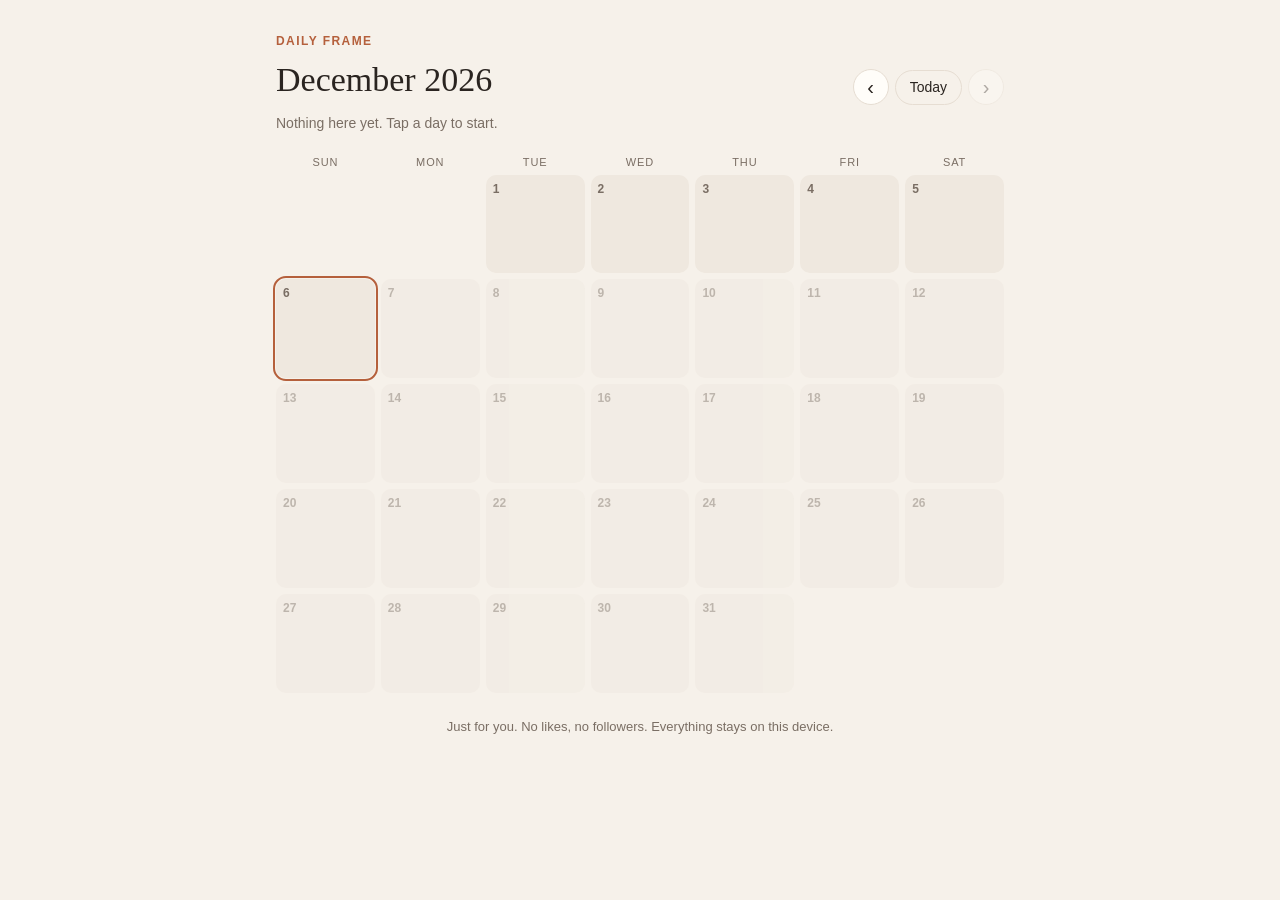
==== app/index.html @ 1ebc7411 "Add Daily Frame local prototype (calendar + day view)" ====
<!DOCTYPE html>
<html lang="en">
<head>
<meta charset="UTF-8" />
<meta name="viewport" content="width=device-width, initial-scale=1.0" />
<title>Daily Frame</title>
<link rel="stylesheet" href="style.css" />
</head>
<body>
<main class="shell">

  <!-- CALENDAR VIEW -->
  <section id="calendar-view">
    <header class="top">
      <div>
        <p class="eyebrow">Daily Frame</p>
        <h1 id="month-label">Month</h1>
      </div>
      <div class="nav">
        <button id="prev-month" class="icon-btn" aria-label="Previous month">&#8249;</button>
        <button id="today-btn" class="text-btn">Today</button>
        <button id="next-month" class="icon-btn" aria-label="Next month">&#8250;</button>
      </div>
    </header>

    <p id="month-summary" class="summary"></p>

    <div class="weekdays">
      <span>Sun</span><span>Mon</span><span>Tue</span><span>Wed</span><span>Thu</span><span>Fri</span><span>Sat</span>
    </div>
    <div id="grid" class="grid"></div>

    <p class="footnote">Just for you. No likes, no followers. Everything stays on this device.</p>
  </section>

  <!-- DAY VIEW -->
  <section id="day-view" hidden>
    <header class="top">
      <button id="back-btn" class="text-btn">&#8249; Calendar</button>
      <div class="nav">
        <button id="prev-day" class="icon-btn" aria-label="Previous day">&#8249;</button>
        <button id="next-day" class="icon-btn" aria-label="Next day">&#8250;</button>
      </div>
    </header>

    <h2 id="day-label">Day</h2>

    <div id="photo-wrap" class="photo-wrap">
      <img id="photo" alt="Photo for this day" hidden />
      <label id="photo-empty" class="photo-empty">
        <span class="plus">+</span>
        <span>Add a photo for this day</span>
        <span class="hint">Any photo. It does not have to be a good one.</span>
        <input id="photo-input" type="file" accept="image/*" capture="environment" />
      </label>
    </div>

    <div class="photo-actions" id="photo-actions" hidden>
      <label class="text-btn">Replace photo
        <input id="replace-input" type="file" accept="image/*" />
      </label>
      <button id="delete-btn" class="text-btn danger">Delete day</button>
    </div>

    <label for="reflection" class="reflection-label">Reflection</label>
    <textarea id="reflection" rows="7" placeholder="What happened today? How did it feel? Write it for yourself, not an audience."></textarea>
    <p id="save-status" class="save-status"></p>
  </section>

</main>
<script src="app.js"></script>
</body>
</html>
---- app/style.css ----
:root {
  --bg: #f6f1ea;
  --card: #fffdf9;
  --ink: #2a2420;
  --muted: #7a6e64;
  --line: #e6ddd2;
  --accent: #b5603c;
  --accent-soft: #f3e2d7;
  --empty: #efe8df;
}
* { box-sizing: border-box; }
html, body { margin: 0; background: var(--bg); color: var(--ink); }
body {
  font-family: -apple-system, BlinkMacSystemFont, "Segoe UI", Roboto, sans-serif;
  line-height: 1.5;
}
[hidden] { display: none !important; }
.shell { max-width: 760px; margin: 0 auto; padding: 32px 16px 64px; }

.top { display: flex; justify-content: space-between; align-items: flex-end; gap: 12px; margin-bottom: 8px; }
.eyebrow { margin: 0; font-size: 12px; letter-spacing: .12em; text-transform: uppercase; color: var(--accent); font-weight: 600; }
h1, h2 { font-family: Georgia, "Times New Roman", serif; font-weight: 400; margin: 4px 0 0; }
h1 { font-size: 34px; }
h2 { font-size: 26px; margin: 12px 0 16px; }
.summary { color: var(--muted); margin: 4px 0 20px; font-size: 14px; }

.nav { display: flex; gap: 6px; align-items: center; }
button { font: inherit; }
.icon-btn {
  width: 36px; height: 36px; border-radius: 50%; border: 1px solid var(--line);
  background: var(--card); color: var(--ink); font-size: 20px; cursor: pointer; line-height: 1;
}
.icon-btn:disabled { opacity: .35; cursor: default; }
.text-btn {
  background: none; border: 1px solid var(--line); border-radius: 999px; padding: 6px 14px;
  color: var(--ink); cursor: pointer; font-size: 14px; position: relative; overflow: hidden;
}
.text-btn input[type=file] { position: absolute; inset: 0; opacity: 0; cursor: pointer; }
.danger { color: #a33a2a; }

.weekdays, .grid { display: grid; grid-template-columns: repeat(7, 1fr); gap: 6px; }
.weekdays span { text-align: center; font-size: 11px; text-transform: uppercase; letter-spacing: .08em; color: var(--muted); padding-bottom: 4px; }
.cell {
  aspect-ratio: 1 / 1; border-radius: 10px; background: var(--empty); border: none; padding: 0;
  position: relative; overflow: hidden; cursor: pointer; color: var(--muted);
}
.cell.blank { background: transparent; cursor: default; }
.cell.future { opacity: .45; cursor: default; }
.cell.today { outline: 2px solid var(--accent); outline-offset: 1px; }
.cell img { width: 100%; height: 100%; object-fit: cover; display: block; }
.cell .num {
  position: absolute; top: 5px; left: 7px; font-size: 12px; font-weight: 600;
}
.cell.has-photo .num { color: #fff; text-shadow: 0 1px 3px rgba(0,0,0,.6); }
.cell .dot { position: absolute; bottom: 6px; right: 7px; width: 6px; height: 6px; border-radius: 50%; background: var(--accent); }
.cell.has-photo .dot { background: #fff; }
.cell:not(.blank):not(.future):hover { filter: brightness(.96); }

.footnote { text-align: center; color: var(--muted); font-size: 13px; margin-top: 24px; }

.photo-wrap { background: var(--card); border: 1px solid var(--line); border-radius: 14px; overflow: hidden; }
#photo { width: 100%; max-height: 70vh; object-fit: contain; display: block; background: #1d1916; }
.photo-empty {
  display: flex; flex-direction: column; align-items: center; justify-content: center; gap: 4px;
  min-height: 280px; cursor: pointer; position: relative; color: var(--ink); text-align: center; padding: 24px;
}
.photo-empty input { position: absolute; inset: 0; opacity: 0; cursor: pointer; }
.photo-empty .plus { font-size: 40px; color: var(--accent); line-height: 1; }
.photo-empty .hint { font-size: 13px; color: var(--muted); }
.photo-actions { display: flex; gap: 8px; margin-top: 10px; }

.reflection-label { display: block; margin: 24px 0 6px; font-size: 12px; letter-spacing: .1em; text-transform: uppercase; color: var(--muted); }
textarea {
  width: 100%; border: 1px solid var(--line); border-radius: 12px; background: var(--card);
  padding: 14px 16px; font: 17px/1.6 Georgia, "Times New Roman", serif; color: var(--ink); resize: vertical;
}
textarea:focus { outline: 2px solid var(--accent-soft); border-color: var(--accent); }
.save-status { font-size: 13px; color: var(--muted); min-height: 1.2em; margin: 6px 2px; }

@media (max-width: 480px) {
  h1 { font-size: 26px; }
  .weekdays, .grid { gap: 4px; }
  .cell { border-radius: 7px; }
  .cell .num { font-size: 10px; top: 3px; left: 5px; }
}
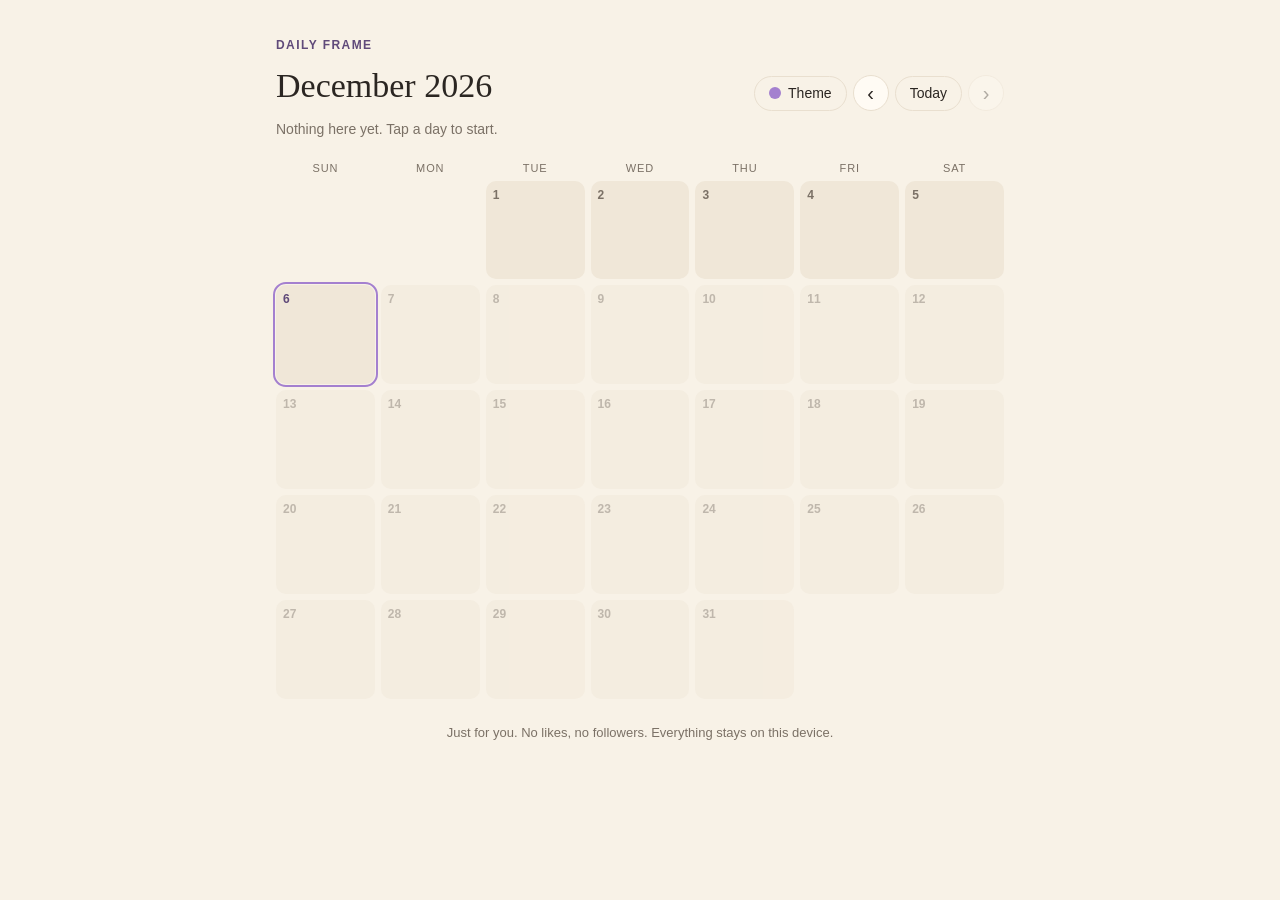
==== commit 57a0f8c9: "Support HEIC and more photo formats; add light/dark themes with accent colors" ====
--- a/app/index.html
+++ b/app/index.html
@@ -5,6 +5,13 @@
 <meta name="viewport" content="width=device-width, initial-scale=1.0" />
 <title>Daily Frame</title>
 <link rel="stylesheet" href="style.css" />
+<script>
+  // Apply saved theme before first paint so there is no flash.
+  try {
+    document.documentElement.dataset.mode = localStorage.getItem('df-mode') || 'system';
+    document.documentElement.dataset.accent = localStorage.getItem('df-accent') || 'lavender';
+  } catch (e) {}
+</script>
 </head>
 <body>
 <main class="shell">
@@ -17,6 +24,29 @@
         <h1 id="month-label">Month</h1>
       </div>
       <div class="nav">
+        <div class="theme-wrap">
+          <button id="theme-btn" class="text-btn theme-btn" aria-haspopup="true" aria-expanded="false">
+            <span class="swatch-dot"></span>Theme
+          </button>
+          <div id="theme-panel" class="theme-panel" hidden>
+            <p class="panel-label">Mode</p>
+            <div class="segmented" id="mode-options">
+              <button data-mode="light">Light</button>
+              <button data-mode="dark">Dark</button>
+              <button data-mode="system">Auto</button>
+            </div>
+            <p class="panel-label">Accent</p>
+            <div class="swatches" id="accent-options">
+              <button data-accent="pink" title="Pink" style="--c:#FF499E"></button>
+              <button data-accent="orchid" title="Orchid" style="--c:#D264B6"></button>
+              <button data-accent="lavender" title="Lavender" style="--c:#A480CF"></button>
+              <button data-accent="blue" title="Cornflower" style="--c:#779BE7"></button>
+              <button data-accent="sky" title="Sky" style="--c:#49B6FF"></button>
+              <button data-accent="mix" title="All five" class="mix"></button>
+            </div>
+            <p id="accent-name" class="panel-hint"></p>
+          </div>
+        </div>
         <button id="prev-month" class="icon-btn" aria-label="Previous month">&#8249;</button>
         <button id="today-btn" class="text-btn">Today</button>
         <button id="next-month" class="icon-btn" aria-label="Next month">&#8250;</button>
@@ -50,14 +80,15 @@
       <label id="photo-empty" class="photo-empty">
         <span class="plus">+</span>
         <span>Add a photo for this day</span>
-        <span class="hint">Any photo. It does not have to be a good one.</span>
-        <input id="photo-input" type="file" accept="image/*" capture="environment" />
+        <span class="hint">Click to choose, or drag a photo here. Any photo. It does not have to be a good one.</span>
+        <span class="hint formats">JPG · PNG · HEIC/HEIF (iPhone) · WebP · AVIF · GIF · BMP</span>
+        <input id="photo-input" type="file" accept="image/*,.heic,.heif,.avif,.webp,.jpg,.jpeg,.png,.gif,.bmp" />
       </label>
     </div>
 
     <div class="photo-actions" id="photo-actions" hidden>
       <label class="text-btn">Replace photo
-        <input id="replace-input" type="file" accept="image/*" />
+        <input id="replace-input" type="file" accept="image/*,.heic,.heif,.avif,.webp,.jpg,.jpeg,.png,.gif,.bmp" />
       </label>
       <button id="delete-btn" class="text-btn danger">Delete day</button>
     </div>
--- a/app/style.css
+++ b/app/style.css
@@ -1,24 +1,81 @@
+/* ---------- palette: https://coolors.co/ff499e-d264b6-a480cf-779be7-49b6ff ---------- */
 :root {
-  --bg: #f6f1ea;
-  --card: #fffdf9;
-  --ink: #2a2420;
-  --muted: #7a6e64;
-  --line: #e6ddd2;
-  --accent: #b5603c;
-  --accent-soft: #f3e2d7;
-  --empty: #efe8df;
+  --pink: #FF499E;
+  --orchid: #D264B6;
+  --lavender: #A480CF;
+  --blue: #779BE7;
+  --sky: #49B6FF;
+  --accent: var(--lavender);
 }
+[data-accent="pink"]     { --accent: var(--pink); }
+[data-accent="orchid"]   { --accent: var(--orchid); }
+[data-accent="lavender"] { --accent: var(--lavender); }
+[data-accent="blue"]     { --accent: var(--blue); }
+[data-accent="sky"]      { --accent: var(--sky); }
+[data-accent="mix"]      { --accent: var(--lavender); }
+
+/* ---------- light mode: creme ---------- */
+:root {
+  --bg: #f8f2e7;
+  --card: #fffbf4;
+  --ink: #2b2622;
+  --muted: #7b7166;
+  --line: #e9dfcf;
+  --empty: #f0e7d8;
+  --photo-bg: #2b2622;
+  --danger: #b23b2b;
+  /* darker accent for text so it stays readable on creme */
+  --accent-ink: color-mix(in oklab, var(--accent) 68%, #000);
+  --accent-soft: color-mix(in oklab, var(--accent) 22%, var(--card));
+  color-scheme: light;
+}
+
+/* ---------- dark mode: dark grey ---------- */
+:root[data-mode="dark"] {
+  --bg: #1e1e21;
+  --card: #29292d;
+  --ink: #f2eff1;
+  --muted: #a39ea6;
+  --line: #3a3a40;
+  --empty: #2b2b30;
+  --photo-bg: #111113;
+  --danger: #ff8070;
+  --accent-ink: color-mix(in oklab, var(--accent) 85%, #fff);
+  --accent-soft: color-mix(in oklab, var(--accent) 28%, var(--card));
+  color-scheme: dark;
+}
+@media (prefers-color-scheme: dark) {
+  :root[data-mode="system"] {
+    --bg: #1e1e21;
+    --card: #29292d;
+    --ink: #f2eff1;
+    --muted: #a39ea6;
+    --line: #3a3a40;
+    --empty: #2b2b30;
+    --photo-bg: #111113;
+    --danger: #ff8070;
+    --accent-ink: color-mix(in oklab, var(--accent) 85%, #fff);
+    --accent-soft: color-mix(in oklab, var(--accent) 28%, var(--card));
+    color-scheme: dark;
+  }
+}
+
 * { box-sizing: border-box; }
 html, body { margin: 0; background: var(--bg); color: var(--ink); }
 body {
   font-family: -apple-system, BlinkMacSystemFont, "Segoe UI", Roboto, sans-serif;
   line-height: 1.5;
+  transition: background-color .2s, color .2s;
 }
 [hidden] { display: none !important; }
 .shell { max-width: 760px; margin: 0 auto; padding: 32px 16px 64px; }
 
-.top { display: flex; justify-content: space-between; align-items: flex-end; gap: 12px; margin-bottom: 8px; }
-.eyebrow { margin: 0; font-size: 12px; letter-spacing: .12em; text-transform: uppercase; color: var(--accent); font-weight: 600; }
+.top { display: flex; justify-content: space-between; align-items: flex-end; gap: 12px; margin-bottom: 8px; flex-wrap: wrap; }
+.eyebrow { display: inline-block; margin: 0; font-size: 12px; letter-spacing: .12em; text-transform: uppercase; color: var(--accent-ink); font-weight: 700; }
+[data-accent="mix"] .eyebrow {
+  background: linear-gradient(90deg, var(--pink), var(--orchid), var(--lavender), var(--blue), var(--sky));
+  -webkit-background-clip: text; background-clip: text; color: transparent;
+}
 h1, h2 { font-family: Georgia, "Times New Roman", serif; font-weight: 400; margin: 4px 0 0; }
 h1 { font-size: 34px; }
 h2 { font-size: 26px; margin: 12px 0 16px; }
@@ -36,37 +93,71 @@
   color: var(--ink); cursor: pointer; font-size: 14px; position: relative; overflow: hidden;
 }
 .text-btn input[type=file] { position: absolute; inset: 0; opacity: 0; cursor: pointer; }
-.danger { color: #a33a2a; }
+.danger { color: var(--danger); }
+:focus-visible { outline: 2px solid var(--accent); outline-offset: 2px; }
 
+/* ---------- theme picker ---------- */
+.theme-wrap { position: relative; }
+.theme-btn { display: inline-flex; align-items: center; gap: 7px; }
+.swatch-dot { width: 12px; height: 12px; border-radius: 50%; background: var(--accent); }
+[data-accent="mix"] .swatch-dot { background: conic-gradient(var(--pink), var(--orchid), var(--lavender), var(--blue), var(--sky), var(--pink)); }
+.theme-panel {
+  position: absolute; right: 0; top: calc(100% + 8px); z-index: 10; width: 240px;
+  background: var(--card); border: 1px solid var(--line); border-radius: 14px; padding: 14px;
+  box-shadow: 0 10px 30px rgba(0,0,0,.15);
+}
+.panel-label { margin: 0 0 6px; font-size: 11px; letter-spacing: .1em; text-transform: uppercase; color: var(--muted); }
+.panel-label + .segmented { margin-bottom: 14px; }
+.panel-hint { margin: 8px 0 0; font-size: 12px; color: var(--muted); }
+.segmented { display: grid; grid-template-columns: repeat(3, 1fr); background: var(--empty); border-radius: 999px; padding: 3px; }
+.segmented button {
+  border: none; background: none; color: var(--ink); padding: 5px 0; border-radius: 999px; cursor: pointer; font-size: 13px;
+}
+.segmented button.active { background: var(--accent-soft); box-shadow: 0 1px 3px rgba(0,0,0,.15); font-weight: 600; }
+.swatches { display: flex; gap: 8px; flex-wrap: wrap; }
+.swatches button {
+  width: 28px; height: 28px; border-radius: 50%; border: 2px solid var(--card); background: var(--c);
+  cursor: pointer; box-shadow: 0 0 0 1px var(--line);
+}
+.swatches button.mix { background: conic-gradient(var(--pink), var(--orchid), var(--lavender), var(--blue), var(--sky), var(--pink)); }
+.swatches button.active { box-shadow: 0 0 0 2px var(--ink); }
+
+/* ---------- calendar ---------- */
 .weekdays, .grid { display: grid; grid-template-columns: repeat(7, 1fr); gap: 6px; }
 .weekdays span { text-align: center; font-size: 11px; text-transform: uppercase; letter-spacing: .08em; color: var(--muted); padding-bottom: 4px; }
 .cell {
+  --day: var(--accent);
   aspect-ratio: 1 / 1; border-radius: 10px; background: var(--empty); border: none; padding: 0;
   position: relative; overflow: hidden; cursor: pointer; color: var(--muted);
 }
+[data-accent="mix"] .cell { --day: var(--day-mix); }
 .cell.blank { background: transparent; cursor: default; }
 .cell.future { opacity: .45; cursor: default; }
-.cell.today { outline: 2px solid var(--accent); outline-offset: 1px; }
+.cell.today { outline: 2px solid var(--day); outline-offset: 1px; }
 .cell img { width: 100%; height: 100%; object-fit: cover; display: block; }
-.cell .num {
-  position: absolute; top: 5px; left: 7px; font-size: 12px; font-weight: 600;
+.cell .num { position: absolute; top: 5px; left: 7px; font-size: 12px; font-weight: 600; }
+.cell.today:not(.has-photo) .num { color: var(--accent-ink); }
+.cell.has-photo .num { color: #fff; text-shadow: 0 1px 3px rgba(0,0,0,.6); }
+.cell .dot {
+  position: absolute; bottom: 6px; right: 7px; width: 7px; height: 7px; border-radius: 50%;
+  background: var(--day); box-shadow: 0 0 0 1.5px rgba(255,255,255,.85);
 }
-.cell.has-photo .num { color: #fff; text-shadow: 0 1px 3px rgba(0,0,0,.6); }
-.cell .dot { position: absolute; bottom: 6px; right: 7px; width: 6px; height: 6px; border-radius: 50%; background: var(--accent); }
-.cell.has-photo .dot { background: #fff; }
 .cell:not(.blank):not(.future):hover { filter: brightness(.96); }
 
 .footnote { text-align: center; color: var(--muted); font-size: 13px; margin-top: 24px; }
 
-.photo-wrap { background: var(--card); border: 1px solid var(--line); border-radius: 14px; overflow: hidden; }
-#photo { width: 100%; max-height: 70vh; object-fit: contain; display: block; background: #1d1916; }
+/* ---------- day view ---------- */
+.photo-wrap { background: var(--card); border: 1px solid var(--line); border-radius: 14px; overflow: hidden; transition: border-color .15s; }
+.photo-wrap.dragging { border: 2px dashed var(--accent); }
+#photo { width: 100%; max-height: 70vh; object-fit: contain; display: block; background: var(--photo-bg); }
 .photo-empty {
   display: flex; flex-direction: column; align-items: center; justify-content: center; gap: 4px;
   min-height: 280px; cursor: pointer; position: relative; color: var(--ink); text-align: center; padding: 24px;
 }
 .photo-empty input { position: absolute; inset: 0; opacity: 0; cursor: pointer; }
 .photo-empty .plus { font-size: 40px; color: var(--accent); line-height: 1; }
-.photo-empty .hint { font-size: 13px; color: var(--muted); }
+.photo-empty .hint { font-size: 13px; color: var(--muted); max-width: 340px; }
+.photo-empty .formats { font-size: 12px; margin-top: 4px; }
 .photo-actions { display: flex; gap: 8px; margin-top: 10px; }
 
 .reflection-label { display: block; margin: 24px 0 6px; font-size: 12px; letter-spacing: .1em; text-transform: uppercase; color: var(--muted); }
@@ -74,8 +165,9 @@
   width: 100%; border: 1px solid var(--line); border-radius: 12px; background: var(--card);
   padding: 14px 16px; font: 17px/1.6 Georgia, "Times New Roman", serif; color: var(--ink); resize: vertical;
 }
-textarea:focus { outline: 2px solid var(--accent-soft); border-color: var(--accent); }
+textarea:focus { outline: 3px solid var(--accent-soft); border-color: var(--accent); }
 .save-status { font-size: 13px; color: var(--muted); min-height: 1.2em; margin: 6px 2px; }
+.save-status.error { color: var(--danger); }
 
 @media (max-width: 480px) {
   h1 { font-size: 26px; }
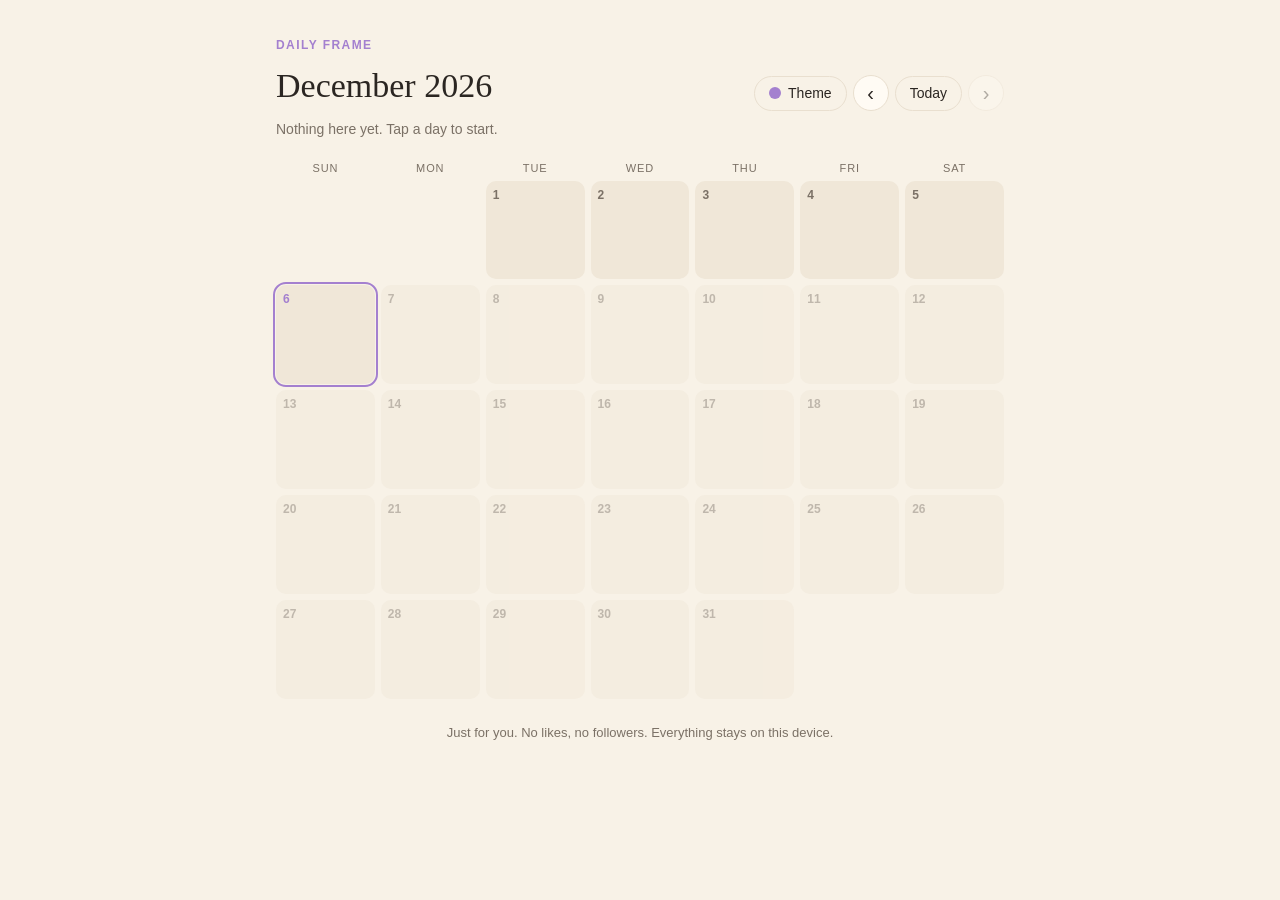
==== commit 070a4465: "Lock reflections after Done with an Edit button; notebook-style ruled lines" ====
--- a/app/index.html
+++ b/app/index.html
@@ -93,8 +93,13 @@
       <button id="delete-btn" class="text-btn danger">Delete day</button>
     </div>
 
-    <label for="reflection" class="reflection-label">Reflection</label>
-    <textarea id="reflection" rows="7" placeholder="What happened today? How did it feel? Write it for yourself, not an audience."></textarea>
+    <div class="reflection-head">
+      <label for="reflection" class="reflection-label">Reflection</label>
+      <button id="edit-btn" class="text-btn small" hidden>&#9998; Edit</button>
+      <button id="done-btn" class="text-btn small primary" hidden>Done</button>
+    </div>
+    <div id="reflection-view" class="notebook view" hidden></div>
+    <textarea id="reflection" class="notebook" rows="8" placeholder="What happened today? How did it feel? Write it for yourself, not an audience."></textarea>
     <p id="save-status" class="save-status"></p>
   </section>
 
--- a/app/style.css
+++ b/app/style.css
@@ -24,8 +24,7 @@
   --empty: #f0e7d8;
   --photo-bg: #2b2622;
   --danger: #b23b2b;
-  /* darker accent for text so it stays readable on creme */
-  --accent-ink: color-mix(in oklab, var(--accent) 68%, #000);
+  --accent-ink: var(--accent);
   --accent-soft: color-mix(in oklab, var(--accent) 22%, var(--card));
   color-scheme: light;
 }
@@ -40,7 +39,7 @@
   --empty: #2b2b30;
   --photo-bg: #111113;
   --danger: #ff8070;
-  --accent-ink: color-mix(in oklab, var(--accent) 85%, #fff);
+  --accent-ink: var(--accent);
   --accent-soft: color-mix(in oklab, var(--accent) 28%, var(--card));
   color-scheme: dark;
 }
@@ -54,7 +53,7 @@
     --empty: #2b2b30;
     --photo-bg: #111113;
     --danger: #ff8070;
-    --accent-ink: color-mix(in oklab, var(--accent) 85%, #fff);
+    --accent-ink: var(--accent);
     --accent-soft: color-mix(in oklab, var(--accent) 28%, var(--card));
     color-scheme: dark;
   }
@@ -160,12 +159,34 @@
 .photo-empty .formats { font-size: 12px; margin-top: 4px; }
 .photo-actions { display: flex; gap: 8px; margin-top: 10px; }
 
-.reflection-label { display: block; margin: 24px 0 6px; font-size: 12px; letter-spacing: .1em; text-transform: uppercase; color: var(--muted); }
-textarea {
-  width: 100%; border: 1px solid var(--line); border-radius: 12px; background: var(--card);
-  padding: 14px 16px; font: 17px/1.6 Georgia, "Times New Roman", serif; color: var(--ink); resize: vertical;
+.reflection-head { display: flex; align-items: center; gap: 8px; margin: 24px 0 8px; min-height: 32px; }
+.reflection-label { margin: 0 auto 0 0; font-size: 12px; letter-spacing: .1em; text-transform: uppercase; color: var(--muted); }
+.text-btn.small { padding: 4px 12px; font-size: 13px; }
+.text-btn.primary { background: var(--accent); border-color: var(--accent); color: #fff; font-weight: 600; }
+
+/* ---------- notebook paper: ruled lines + a margin line in the accent color ---------- */
+.notebook {
+  --row: 30px;          /* one ruled line per row of text */
+  --pad-top: 22px;
+  --margin-x: 44px;     /* where the vertical margin line sits */
+  --rule: color-mix(in oklab, var(--line) 75%, var(--muted));
+  display: block; width: 100%;
+  border: 1px solid var(--line); border-radius: 12px;
+  padding: var(--pad-top) 18px calc(var(--row) - 6px) calc(var(--margin-x) + 14px);
+  font: 17px/var(--row) Georgia, "Times New Roman", serif; color: var(--ink);
+  background-color: var(--card);
+  background-image:
+    linear-gradient(to right, transparent var(--margin-x), var(--accent) var(--margin-x), var(--accent) calc(var(--margin-x) + 2px), transparent calc(var(--margin-x) + 2px)),
+    linear-gradient(to bottom, transparent calc(var(--row) - 1px), var(--rule) calc(var(--row) - 1px));
+  background-size: 100% 100%, 100% var(--row);
+  background-repeat: no-repeat, repeat;
+  background-position: 0 0, 0 calc(var(--pad-top) - 3px);
+  background-attachment: local, local;
+  min-height: calc(var(--row) * 6 + var(--pad-top) + var(--row));
 }
-textarea:focus { outline: 3px solid var(--accent-soft); border-color: var(--accent); }
+textarea.notebook { resize: none; overflow: hidden; min-height: calc(var(--row) * 8 + var(--pad-top) + var(--row)); }
+textarea.notebook:focus { outline: 3px solid var(--accent-soft); border-color: var(--accent); }
+.notebook.view { white-space: pre-wrap; overflow-wrap: anywhere; cursor: default; }
 .save-status { font-size: 13px; color: var(--muted); min-height: 1.2em; margin: 6px 2px; }
 .save-status.error { color: var(--danger); }
 
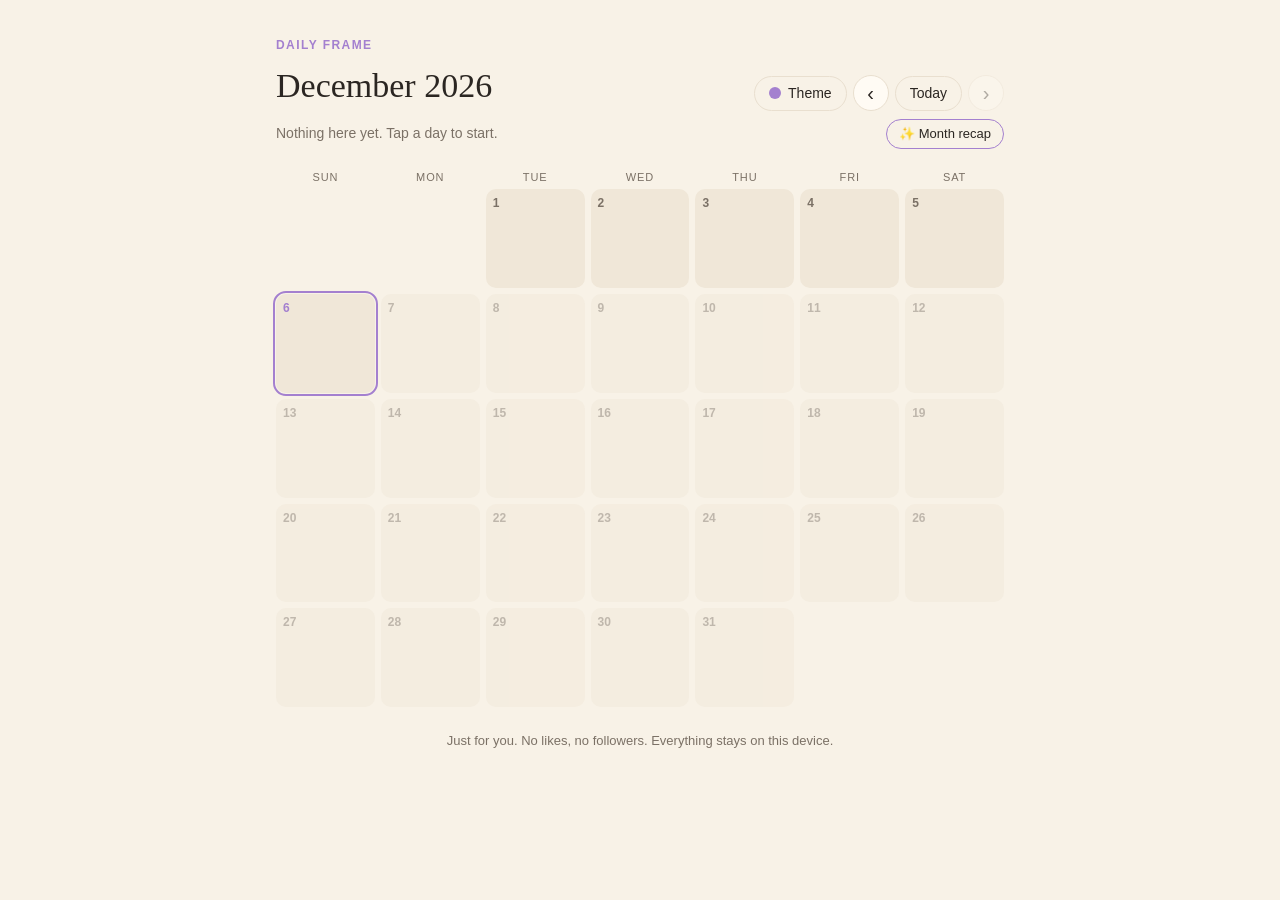
==== commit 16d719a0: "Add daily mood picker and monthly recap with animated collage - Day view: pick one of five mood emoj" ====
--- a/app/index.html
+++ b/app/index.html
@@ -5,6 +5,8 @@
 <meta name="viewport" content="width=device-width, initial-scale=1.0" />
 <title>Daily Frame</title>
 <link rel="stylesheet" href="style.css" />
+<script src="/config.js"></script>
+<script src="analytics.js"></script>
 <script>
   // Apply saved theme before first paint so there is no flash.
   try {
@@ -53,7 +55,10 @@
       </div>
     </header>
 
-    <p id="month-summary" class="summary"></p>
+    <div class="summary-row">
+      <p id="month-summary" class="summary"></p>
+      <button id="recap-btn" class="text-btn small recap-btn">&#10024; Month recap</button>
+    </div>
 
     <div class="weekdays">
       <span>Sun</span><span>Mon</span><span>Tue</span><span>Wed</span><span>Thu</span><span>Fri</span><span>Sat</span>
@@ -75,8 +80,26 @@
 
     <h2 id="day-label">Day</h2>
 
+    <div id="weather" class="weather" hidden aria-live="polite">
+      <span id="weather-icon" class="weather-icon" aria-hidden="true"></span>
+      <span id="weather-text" class="weather-text ph-mask"></span>
+      <button id="weather-retry" class="text-btn small" hidden>Retry</button>
+    </div>
+
+    <div class="mood" role="group" aria-labelledby="mood-label">
+      <span id="mood-label" class="section-label">Mood</span>
+      <div id="mood-options" class="mood-options">
+        <button data-mood="1" aria-pressed="false" aria-label="Rough" title="Rough">&#128542;</button>
+        <button data-mood="2" aria-pressed="false" aria-label="Low" title="Low">&#128533;</button>
+        <button data-mood="3" aria-pressed="false" aria-label="Okay" title="Okay">&#128528;</button>
+        <button data-mood="4" aria-pressed="false" aria-label="Good" title="Good">&#128578;</button>
+        <button data-mood="5" aria-pressed="false" aria-label="Great" title="Great">&#128516;</button>
+      </div>
+      <span id="mood-name" class="mood-name"></span>
+    </div>
+
     <div id="photo-wrap" class="photo-wrap">
-      <img id="photo" alt="Photo for this day" hidden />
+      <img id="photo" class="ph-no-capture" alt="Photo for this day" hidden />
       <label id="photo-empty" class="photo-empty">
         <span class="plus">+</span>
         <span>Add a photo for this day</span>
@@ -98,9 +121,52 @@
       <button id="edit-btn" class="text-btn small" hidden>&#9998; Edit</button>
       <button id="done-btn" class="text-btn small primary" hidden>Done</button>
     </div>
-    <div id="reflection-view" class="notebook view" hidden></div>
-    <textarea id="reflection" class="notebook" rows="8" placeholder="What happened today? How did it feel? Write it for yourself, not an audience."></textarea>
+    <div id="reflection-view" class="notebook view ph-no-capture" hidden></div>
+    <textarea id="reflection" class="notebook ph-no-capture" rows="8" placeholder="What happened today? How did it feel? Write it for yourself, not an audience."></textarea>
     <p id="save-status" class="save-status"></p>
+  </section>
+
+  <!-- MONTHLY RECAP VIEW -->
+  <section id="recap-view" hidden>
+    <header class="top">
+      <button id="recap-back" class="text-btn">&#8249; Calendar</button>
+      <div class="nav">
+        <button id="recap-prev" class="icon-btn" aria-label="Previous month">&#8249;</button>
+        <button id="recap-next" class="icon-btn" aria-label="Next month">&#8250;</button>
+      </div>
+    </header>
+
+    <p class="eyebrow recap-eyebrow">Monthly recap</p>
+    <h2 id="recap-label">Month</h2>
+    <p id="recap-stats" class="summary"></p>
+
+    <p id="recap-empty" class="recap-empty" hidden>Nothing saved this month yet. Add a photo, a mood or a few words on any day and your recap will build itself here.</p>
+
+    <div id="recap-body">
+      <div id="collage-block" class="collage-block">
+        <div id="collage" class="collage ph-no-capture" aria-label="Animated collage of this month's photos"></div>
+        <button id="collage-toggle" class="text-btn small collage-toggle" aria-pressed="false">Pause</button>
+      </div>
+
+      <section class="recap-card ph-no-capture" id="recap-summary-card">
+        <h3 class="section-label">Your month in a few lines</h3>
+        <p id="recap-summary" class="recap-summary"></p>
+        <div id="recap-themes" class="themes"></div>
+      </section>
+
+      <section class="recap-card ph-no-capture" id="recap-mood-card">
+        <h3 class="section-label">Mood</h3>
+        <div id="recap-mood-bars" class="mood-bars"></div>
+        <div id="recap-mood-strip" class="mood-strip" aria-label="Mood for each day"></div>
+      </section>
+
+      <section class="recap-card ph-no-capture" id="recap-quotes-card">
+        <h3 class="section-label">In your words</h3>
+        <div id="recap-quotes" class="quotes"></div>
+      </section>
+
+      <p class="footnote">This recap is made in your browser from your own entries. Nothing is sent anywhere.</p>
+    </div>
   </section>
 
 </main>
--- a/app/style.css
+++ b/app/style.css
@@ -196,3 +196,126 @@
   .cell { border-radius: 7px; }
   .cell .num { font-size: 10px; top: 3px; left: 5px; }
 }
+
+/* ---------- weather snapshot (day view) ---------- */
+.weather {
+  display: inline-flex;
+  align-items: center;
+  gap: 8px;
+  margin: -4px 0 14px;
+  padding: 6px 12px;
+  border-radius: 999px;
+  background: var(--accent-soft);
+  color: var(--ink);
+  font-size: 14px;
+  max-width: 100%;
+}
+.weather[hidden] { display: none; }
+.weather-icon { font-size: 16px; line-height: 1; }
+.weather-text { overflow-wrap: anywhere; }
+.weather.error { background: var(--empty); color: var(--muted); }
+
+/* ---------- mood picker (day view) ---------- */
+.section-label { margin: 0; font-size: 12px; letter-spacing: .1em; text-transform: uppercase; color: var(--muted); font-weight: 400; }
+.mood { display: flex; align-items: center; gap: 12px; flex-wrap: wrap; margin: 0 0 16px; }
+.mood-options { display: flex; gap: 6px; }
+.mood-options button {
+  width: 44px; height: 44px; border-radius: 50%; border: 1px solid var(--line); background: var(--card);
+  font-size: 22px; line-height: 1; cursor: pointer; padding: 0;
+  filter: grayscale(.6); opacity: .75; transition: transform .15s, filter .15s, opacity .15s, background-color .15s;
+}
+.mood-options button:hover { filter: none; opacity: 1; transform: translateY(-2px); }
+.mood-options button.active {
+  filter: none; opacity: 1; background: var(--accent-soft); border-color: var(--accent);
+  box-shadow: 0 0 0 2px var(--accent); transform: scale(1.08);
+}
+.mood-name { font-size: 14px; color: var(--muted); }
+
+/* mood emoji on a calendar day */
+.cell .mood-badge {
+  position: absolute; bottom: 3px; left: 5px; font-size: 14px; line-height: 1;
+  filter: drop-shadow(0 1px 2px rgba(0,0,0,.35));
+}
+
+/* ---------- calendar: recap button ---------- */
+.summary-row { display: flex; align-items: center; justify-content: space-between; gap: 12px; flex-wrap: wrap; margin: 4px 0 20px; }
+.summary-row .summary { margin: 0; }
+.recap-btn { border-color: var(--accent); color: var(--ink); }
+
+/* ---------- monthly recap ---------- */
+.recap-eyebrow { margin-top: 16px; }
+#recap-label { margin-top: 2px; font-size: 32px; }
+.recap-empty {
+  background: var(--card); border: 1px dashed var(--line); border-radius: 14px; padding: 28px; text-align: center; color: var(--muted);
+}
+.recap-card { background: var(--card); border: 1px solid var(--line); border-radius: 14px; padding: 18px 20px; margin-top: 16px; }
+.recap-card h3 { margin-bottom: 10px; }
+.recap-summary { margin: 0; font: 18px/1.6 Georgia, "Times New Roman", serif; }
+.themes { display: flex; flex-wrap: wrap; gap: 6px; margin-top: 14px; }
+.themes:empty { display: none; }
+.chip { background: var(--accent-soft); border-radius: 999px; padding: 3px 12px; font-size: 14px; }
+.chip small { color: var(--muted); font-size: 12px; }
+
+.mood-bars { display: grid; gap: 6px; max-width: 420px; }
+.mood-bar { display: grid; grid-template-columns: 28px 1fr 28px; align-items: center; gap: 10px; }
+.bar-emoji { font-size: 20px; line-height: 1; }
+.bar-track { height: 10px; background: var(--empty); border-radius: 999px; overflow: hidden; }
+.bar-track .fill { display: block; height: 100%; background: var(--accent); border-radius: 999px; transition: width .6s ease; }
+[data-accent="mix"] .bar-track .fill { background: linear-gradient(90deg, var(--pink), var(--orchid), var(--lavender), var(--blue), var(--sky)); }
+.bar-count { font-size: 13px; color: var(--muted); text-align: right; font-variant-numeric: tabular-nums; }
+.mood-strip { display: flex; flex-wrap: wrap; gap: 4px; margin-top: 16px; }
+.strip-day {
+  width: 26px; height: 26px; border-radius: 7px; border: none; background: var(--empty);
+  font-size: 15px; line-height: 1; padding: 0; cursor: pointer;
+}
+.strip-day.none::after { content: ''; display: block; width: 5px; height: 5px; margin: auto; border-radius: 50%; background: var(--line); }
+
+.quotes { display: grid; gap: 10px; }
+.quote {
+  display: block; text-align: left; width: 100%; cursor: pointer; color: var(--ink);
+  background: none; border: none; border-left: 3px solid var(--accent); padding: 4px 0 4px 14px;
+}
+.quote-text { display: block; font: italic 17px/1.55 Georgia, "Times New Roman", serif; }
+.quote-date { display: block; margin-top: 4px; font-size: 13px; color: var(--muted); }
+.quote:hover .quote-text { color: var(--accent-ink); }
+
+/* ---------- animated collage ---------- */
+.collage-block { position: relative; margin-top: 8px; }
+.collage {
+  display: grid; grid-template-columns: repeat(4, 1fr); grid-auto-rows: clamp(72px, 21vw, 164px);
+  grid-auto-flow: dense; gap: 6px; border-radius: 16px; overflow: hidden;
+}
+.tile {
+  position: relative; overflow: hidden; border: none; padding: 0; cursor: pointer; border-radius: 8px;
+  background: var(--photo-bg);
+  animation: tile-in .7s cubic-bezier(.2,.8,.2,1) both; animation-delay: calc(var(--i) * 90ms);
+}
+.tile img {
+  width: 100%; height: 100%; object-fit: cover; display: block; transition: opacity .45s ease;
+  animation: drift 16s ease-in-out infinite alternate; animation-delay: calc(var(--i) * -1.9s);
+}
+.tile.swapping img { opacity: 0; }
+.tile-date {
+  position: absolute; left: 8px; bottom: 6px; font-size: 12px; font-weight: 600; color: #fff;
+  text-shadow: 0 1px 3px rgba(0,0,0,.7); opacity: 0; transition: opacity .2s;
+}
+.tile:hover .tile-date, .tile:focus-visible .tile-date { opacity: 1; }
+.collage.paused .tile img { animation-play-state: paused; }
+.collage-toggle {
+  position: absolute; right: 10px; bottom: 10px; background: rgba(20,20,22,.6); color: #fff;
+  border-color: rgba(255,255,255,.25); backdrop-filter: blur(6px);
+}
+@keyframes tile-in { from { opacity: 0; transform: scale(.85) translateY(12px); } to { opacity: 1; transform: none; } }
+@keyframes drift {
+  from { transform: scale(1.04) translate(0, 0); }
+  to   { transform: scale(1.18) translate(var(--dx), var(--dy)); }
+}
+@media (prefers-reduced-motion: reduce) {
+  .tile { animation: none; }
+  .tile img { animation: none; transition: none; }
+}
+@media (max-width: 480px) {
+  .collage { gap: 4px; border-radius: 12px; }
+  .mood-options button { width: 40px; height: 40px; font-size: 20px; }
+  .cell .mood-badge { font-size: 11px; bottom: 2px; left: 3px; }
+}
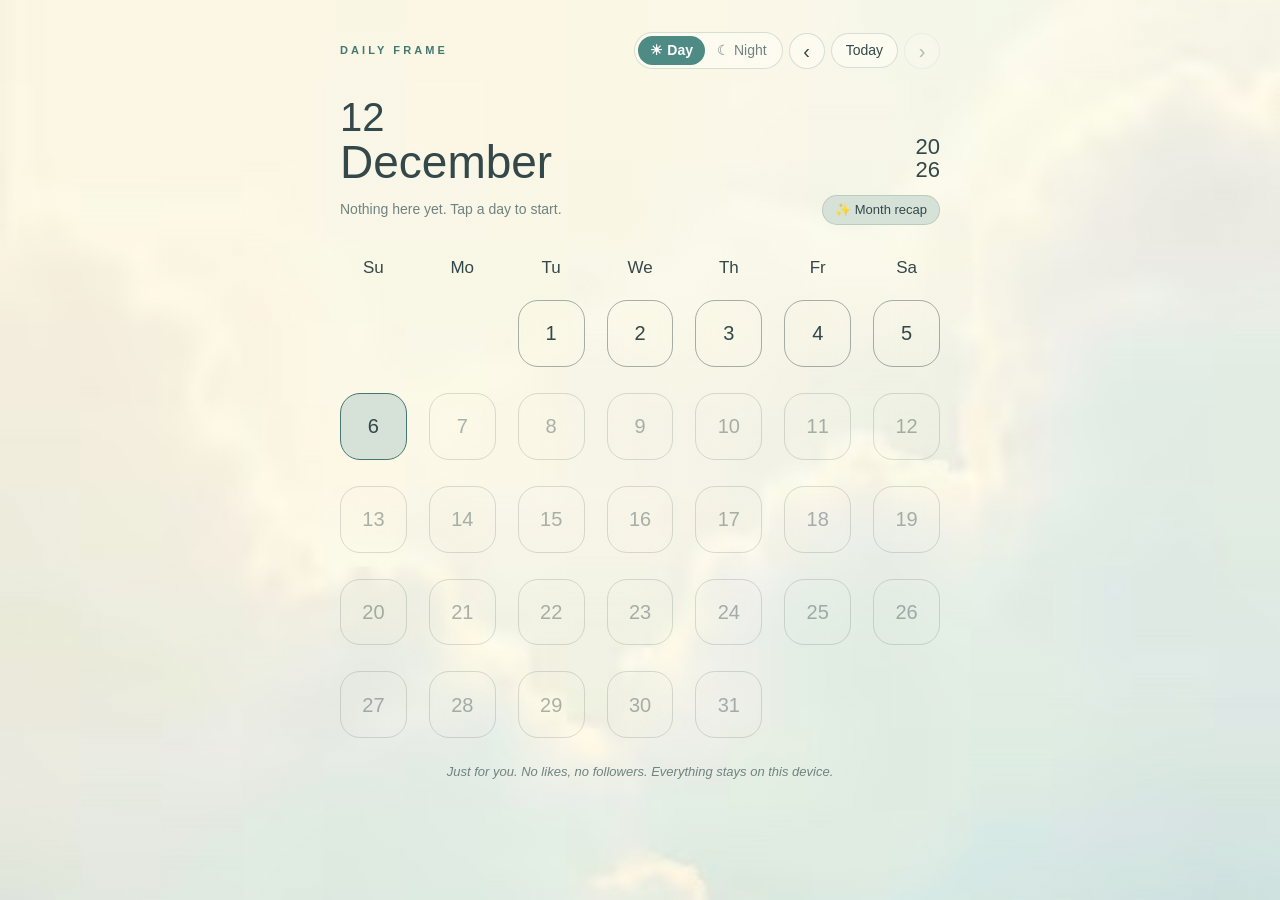
==== commit 9b19da14: "Redesign: cloud theme, outline calendar, Day/Night, drawn mood faces - Soft watercolor cloud backgro" ====
--- a/app/index.html
+++ b/app/index.html
@@ -10,9 +10,11 @@
 <script>
   // Apply saved theme before first paint so there is no flash.
   try {
-    document.documentElement.dataset.mode = localStorage.getItem('df-mode') || 'system';
-    document.documentElement.dataset.accent = localStorage.getItem('df-accent') || 'lavender';
-  } catch (e) {}
+    var m = localStorage.getItem('df-mode');
+    if (m !== 'light' && m !== 'dark') m = matchMedia('(prefers-color-scheme: dark)').matches ? 'dark' : 'light';
+    document.documentElement.dataset.mode = m;
+  } catch (e) { document.documentElement.dataset.mode = 'light'; }
+  document.documentElement.dataset.accent = 'mist';
 </script>
 </head>
 <body>
@@ -21,33 +23,11 @@
   <!-- CALENDAR VIEW -->
   <section id="calendar-view">
     <header class="top">
-      <div>
-        <p class="eyebrow">Daily Frame</p>
-        <h1 id="month-label">Month</h1>
-      </div>
+      <p class="eyebrow">Daily Frame</p>
       <div class="nav">
-        <div class="theme-wrap">
-          <button id="theme-btn" class="text-btn theme-btn" aria-haspopup="true" aria-expanded="false">
-            <span class="swatch-dot"></span>Theme
-          </button>
-          <div id="theme-panel" class="theme-panel" hidden>
-            <p class="panel-label">Mode</p>
-            <div class="segmented" id="mode-options">
-              <button data-mode="light">Light</button>
-              <button data-mode="dark">Dark</button>
-              <button data-mode="system">Auto</button>
-            </div>
-            <p class="panel-label">Accent</p>
-            <div class="swatches" id="accent-options">
-              <button data-accent="pink" title="Pink" style="--c:#FF499E"></button>
-              <button data-accent="orchid" title="Orchid" style="--c:#D264B6"></button>
-              <button data-accent="lavender" title="Lavender" style="--c:#A480CF"></button>
-              <button data-accent="blue" title="Cornflower" style="--c:#779BE7"></button>
-              <button data-accent="sky" title="Sky" style="--c:#49B6FF"></button>
-              <button data-accent="mix" title="All five" class="mix"></button>
-            </div>
-            <p id="accent-name" class="panel-hint"></p>
-          </div>
+        <div class="day-night" id="mode-options" role="group" aria-label="Theme">
+          <button data-mode="light" aria-pressed="false">&#9728;&#xFE0E; Day</button>
+          <button data-mode="dark" aria-pressed="false">&#9790; Night</button>
         </div>
         <button id="prev-month" class="icon-btn" aria-label="Previous month">&#8249;</button>
         <button id="today-btn" class="text-btn">Today</button>
@@ -55,13 +35,18 @@
       </div>
     </header>
 
+    <div class="cal-head">
+      <h1 id="month-label" class="month-label"><span class="m-num" id="month-num">01</span><span class="m-name" id="month-name">Month</span></h1>
+      <p class="m-year" aria-hidden="true"><span id="year-a">20</span><span id="year-b">26</span></p>
+    </div>
+
     <div class="summary-row">
       <p id="month-summary" class="summary"></p>
       <button id="recap-btn" class="text-btn small recap-btn">&#10024; Month recap</button>
     </div>
 
     <div class="weekdays">
-      <span>Sun</span><span>Mon</span><span>Tue</span><span>Wed</span><span>Thu</span><span>Fri</span><span>Sat</span>
+      <span title="Sunday">Su</span><span title="Monday">Mo</span><span title="Tuesday">Tu</span><span title="Wednesday">We</span><span title="Thursday">Th</span><span title="Friday">Fr</span><span title="Saturday">Sa</span>
     </div>
     <div id="grid" class="grid"></div>
 
@@ -89,11 +74,11 @@
     <div class="mood" role="group" aria-labelledby="mood-label">
       <span id="mood-label" class="section-label">Mood</span>
       <div id="mood-options" class="mood-options">
-        <button data-mood="1" aria-pressed="false" aria-label="Rough" title="Rough">&#128542;</button>
-        <button data-mood="2" aria-pressed="false" aria-label="Low" title="Low">&#128533;</button>
-        <button data-mood="3" aria-pressed="false" aria-label="Okay" title="Okay">&#128528;</button>
-        <button data-mood="4" aria-pressed="false" aria-label="Good" title="Good">&#128578;</button>
-        <button data-mood="5" aria-pressed="false" aria-label="Great" title="Great">&#128516;</button>
+        <button data-mood="1" aria-pressed="false" aria-label="Rough" title="Rough"><img src="img/mood-1.png" alt="" draggable="false"></button>
+        <button data-mood="2" aria-pressed="false" aria-label="Down" title="Down"><img src="img/mood-2.png" alt="" draggable="false"></button>
+        <button data-mood="3" aria-pressed="false" aria-label="Meh" title="Meh"><img src="img/mood-3.png" alt="" draggable="false"></button>
+        <button data-mood="4" aria-pressed="false" aria-label="Good" title="Good"><img src="img/mood-4.png" alt="" draggable="false"></button>
+        <button data-mood="5" aria-pressed="false" aria-label="Amazing" title="Amazing"><img src="img/mood-5.png" alt="" draggable="false"></button>
       </div>
       <span id="mood-name" class="mood-name"></span>
     </div>
--- a/app/style.css
+++ b/app/style.css
@@ -5,56 +5,73 @@
   --lavender: #A480CF;
   --blue: #779BE7;
   --sky: #49B6FF;
-  --accent: var(--lavender);
+  --mist: #4E8B84;
+  --honey: #C08A3E;
+  --accent: var(--mist);
 }
 [data-accent="pink"]     { --accent: var(--pink); }
 [data-accent="orchid"]   { --accent: var(--orchid); }
 [data-accent="lavender"] { --accent: var(--lavender); }
 [data-accent="blue"]     { --accent: var(--blue); }
 [data-accent="sky"]      { --accent: var(--sky); }
+[data-accent="mist"]     { --accent: var(--mist); }
+[data-accent="honey"]    { --accent: var(--honey); }
 [data-accent="mix"]      { --accent: var(--lavender); }
 
-/* ---------- light mode: creme ---------- */
+/* ---------- light mode: morning clouds (cream sky fading to mint) ---------- */
 :root {
-  --bg: #f8f2e7;
-  --card: #fffbf4;
-  --ink: #2b2622;
-  --muted: #7b7166;
-  --line: #e9dfcf;
-  --empty: #f0e7d8;
-  --photo-bg: #2b2622;
-  --danger: #b23b2b;
-  --accent-ink: var(--accent);
-  --accent-soft: color-mix(in oklab, var(--accent) 22%, var(--card));
+  --bg: #f6f2e4;
+  --card: rgba(255, 253, 246, .62);
+  --card-solid: #fdfaf0;
+  --ink: #34484a;
+  --muted: #6f8381;
+  --line: rgba(105, 140, 136, .26);
+  --empty: rgba(255, 255, 255, .46);
+  --photo-bg: #2e3b3c;
+  --danger: #b0473a;
+  --glass-blur: blur(14px) saturate(1.15);
+  --shadow: 0 8px 28px rgba(70, 110, 105, .12);
+  --sky-tint: linear-gradient(rgba(255, 252, 240, .08), rgba(255, 252, 240, .08));
+  --cell-border: rgba(52, 72, 74, .42);
+  --accent-ink: color-mix(in oklab, var(--accent) 80%, #1f2f30);
+  --accent-soft: color-mix(in oklab, var(--accent) 22%, var(--card-solid));
   color-scheme: light;
 }
 
-/* ---------- dark mode: dark grey ---------- */
+/* ---------- dark mode: the same sky at dusk ---------- */
 :root[data-mode="dark"] {
-  --bg: #1e1e21;
-  --card: #29292d;
-  --ink: #f2eff1;
-  --muted: #a39ea6;
-  --line: #3a3a40;
-  --empty: #2b2b30;
-  --photo-bg: #111113;
-  --danger: #ff8070;
-  --accent-ink: var(--accent);
-  --accent-soft: color-mix(in oklab, var(--accent) 28%, var(--card));
+  --bg: #182124;
+  --card: rgba(26, 36, 40, .62);
+  --card-solid: #1f2a2e;
+  --ink: #eef3ef;
+  --muted: #a3b4b1;
+  --line: rgba(255, 255, 255, .12);
+  --empty: rgba(255, 255, 255, .07);
+  --photo-bg: #0f1517;
+  --danger: #ff8a78;
+  --shadow: 0 8px 28px rgba(0, 0, 0, .3);
+  --sky-tint: linear-gradient(rgba(22, 30, 48, .62), rgba(16, 36, 40, .7));
+  --cell-border: rgba(255, 255, 255, .5);
+  --accent-ink: color-mix(in oklab, var(--accent) 70%, #ffffff);
+  --accent-soft: color-mix(in oklab, var(--accent) 30%, var(--card-solid));
   color-scheme: dark;
 }
 @media (prefers-color-scheme: dark) {
   :root[data-mode="system"] {
-    --bg: #1e1e21;
-    --card: #29292d;
-    --ink: #f2eff1;
-    --muted: #a39ea6;
-    --line: #3a3a40;
-    --empty: #2b2b30;
-    --photo-bg: #111113;
-    --danger: #ff8070;
-    --accent-ink: var(--accent);
-    --accent-soft: color-mix(in oklab, var(--accent) 28%, var(--card));
+    --bg: #182124;
+    --card: rgba(26, 36, 40, .62);
+    --card-solid: #1f2a2e;
+    --ink: #eef3ef;
+    --muted: #a3b4b1;
+    --line: rgba(255, 255, 255, .12);
+    --empty: rgba(255, 255, 255, .07);
+    --photo-bg: #0f1517;
+    --danger: #ff8a78;
+    --shadow: 0 8px 28px rgba(0, 0, 0, .3);
+    --sky-tint: linear-gradient(rgba(22, 30, 48, .62), rgba(16, 36, 40, .7));
+    --cell-border: rgba(255, 255, 255, .5);
+    --accent-ink: color-mix(in oklab, var(--accent) 70%, #ffffff);
+    --accent-soft: color-mix(in oklab, var(--accent) 30%, var(--card-solid));
     color-scheme: dark;
   }
 }
@@ -319,3 +336,136 @@
   .mood-options button { width: 40px; height: 40px; font-size: 20px; }
   .cell .mood-badge { font-size: 11px; bottom: 2px; left: 3px; }
 }
+
+/* =====================================================================
+   Cloud theme: soft watercolor sky behind frosted-glass surfaces
+   ===================================================================== */
+html { background: var(--bg); }
+body { background: transparent; min-height: 100vh; }
+/* fixed sky layer (a pseudo-element instead of background-attachment: fixed, which iOS ignores) */
+body::before {
+  content: ''; position: fixed; inset: 0; z-index: -1; pointer-events: none;
+  background: var(--sky-tint), url("img/clouds.jpg") center / cover no-repeat, var(--bg);
+  transition: background .3s;
+}
+
+h1, h2, .recap-summary, .quote-text, .notebook {
+  font-family: "Cormorant Garamond", "Iowan Old Style", "Palatino Linotype", Palatino, "Book Antiqua", Georgia, serif;
+}
+h1 { font-size: 44px; font-style: italic; letter-spacing: -.01em; line-height: 1.1; }
+h2 { font-size: 30px; font-style: italic; }
+.eyebrow { letter-spacing: .28em; font-weight: 600; font-size: 11px; }
+.notebook { font-size: 18px; }
+
+/* frosted glass surfaces */
+.icon-btn, .text-btn, .cell:not(.blank), .photo-wrap, .notebook, .recap-card, .recap-empty,
+.mood-options button, .weather, .strip-day, .chip {
+  -webkit-backdrop-filter: var(--glass-blur); backdrop-filter: var(--glass-blur);
+}
+.icon-btn, .text-btn { background: var(--card); border-color: var(--line); }
+.text-btn:hover, .icon-btn:not(:disabled):hover { background: var(--card-solid); }
+.text-btn.primary { background: var(--accent); border-color: var(--accent); }
+.photo-wrap, .recap-card, .recap-empty { border-radius: 22px; box-shadow: var(--shadow); }
+.recap-card { padding: 22px 24px; }
+.notebook { border-radius: 18px; box-shadow: var(--shadow); }
+.theme-panel { background: var(--card-solid); border-radius: 18px; }
+.segmented { background: var(--empty); }
+
+.mood-options button { background: var(--card); }
+.recap-btn { background: var(--accent-soft); }
+.collage { border-radius: 22px; box-shadow: var(--shadow); }
+.footnote { font-style: italic; }
+
+
+/* =====================================================================
+   Minimal outline calendar: thin rounded squares, light numerals
+   ===================================================================== */
+#calendar-view { max-width: 600px; margin: 0 auto; }
+#calendar-view .top { align-items: center; margin-bottom: 28px; }
+.cal-head, .weekdays, .grid {
+  font-family: "Helvetica Neue", "Avenir Next", Helvetica, Arial, sans-serif;
+}
+.cal-head { display: flex; justify-content: space-between; align-items: flex-end; margin: 8px 0 10px; color: var(--ink); }
+.month-label {
+  font-family: inherit; font-style: normal; font-weight: 300; margin: 0;
+  display: flex; flex-direction: column; line-height: 1; letter-spacing: 0;
+}
+.m-num { font-size: 40px; }
+.m-name { font-size: 46px; margin-top: 2px; }
+.m-year {
+  margin: 0 0 4px; display: flex; flex-direction: column; align-items: flex-end;
+  font-size: 22px; font-weight: 300; line-height: 1.05;
+}
+.summary-row { margin: 6px 0 30px; }
+
+.weekdays, .grid { gap: clamp(8px, 3.4vw, 22px); }
+.weekdays { margin-bottom: 14px; }
+.weekdays span {
+  font-size: 17px; font-weight: 300; text-transform: none; letter-spacing: 0; color: var(--ink); padding: 0;
+}
+.grid { row-gap: clamp(10px, 3.6vw, 26px); }
+
+.cell {
+  border-radius: 30%; background: transparent; border: 1px solid var(--cell-border);
+  color: var(--ink); -webkit-backdrop-filter: none; backdrop-filter: none;
+  transition: background-color .2s, border-color .2s;
+}
+.cell.blank { border: none; }
+.cell .num {
+  inset: 0; top: 0; left: 0; display: grid; place-items: center;
+  font-size: 20px; font-weight: 300;
+}
+.cell:not(.blank):not(.future):hover { filter: none; background: var(--empty); border-color: var(--ink); }
+.cell.future { opacity: .4; }
+.cell.today { outline: none; border: 1.5px solid var(--accent-ink); background: var(--accent-soft); }
+.cell.today:not(.has-photo) .num { color: var(--ink); font-weight: 400; }
+.cell.has-photo { border: none; box-shadow: none; }
+.cell.has-photo .num { color: #fff; font-weight: 400; text-shadow: 0 1px 4px rgba(0,0,0,.55); }
+.cell.today.has-photo { outline: 2px solid var(--accent-ink); outline-offset: 3px; }
+.cell .dot { bottom: 14%; right: auto; left: 50%; transform: translateX(-50%); width: 5px; height: 5px; box-shadow: none; }
+.cell.has-photo .dot { background: #fff; }
+.cell .mood-badge { bottom: auto; top: -7px; left: auto; right: -7px; font-size: 15px; }
+.grid { padding-top: 6px; }
+
+@media (max-width: 480px) {
+  .m-num { font-size: 30px; }
+  .m-name { font-size: 34px; }
+  .m-year { font-size: 17px; }
+  .weekdays span { font-size: 14px; }
+  .cell .num { font-size: 15px; top: 0; left: 0; }
+  .cell .mood-badge { font-size: 12px; top: -6px; right: -5px; }
+}
+.cell { overflow: visible; }
+.cell img { border-radius: inherit; }
+
+/* ---------- Day / Night switch ---------- */
+.day-night {
+  display: inline-flex; padding: 3px; border-radius: 999px; border: 1px solid var(--line);
+  background: var(--card); -webkit-backdrop-filter: var(--glass-blur); backdrop-filter: var(--glass-blur);
+}
+.day-night button {
+  border: none; background: none; color: var(--muted); cursor: pointer;
+  padding: 4px 12px; border-radius: 999px; font-size: 14px; transition: background-color .2s, color .2s;
+}
+.day-night button.active { background: var(--accent); color: #fff; font-weight: 600; }
+
+/* ---------- hand-drawn mood faces ---------- */
+.mood-face { display: block; width: 100%; height: 100%; object-fit: contain; }
+.mood-options button {
+  width: 48px; height: 48px; padding: 3px; background: transparent; border: none;
+  -webkit-backdrop-filter: none; backdrop-filter: none; filter: saturate(.7); opacity: .8;
+}
+.mood-options button img { width: 100%; height: 100%; display: block; transform: scale(1.3); }
+.mood-options button:hover { filter: none; opacity: 1; }
+.mood-options:has(.active) button:not(.active) { opacity: .45; }
+.mood-options button.active { filter: none; opacity: 1; background: var(--accent-soft); border: none; box-shadow: 0 0 0 2px var(--accent); }
+img.mood-badge { position: absolute; width: 36px; height: 36px; top: -15px; right: -15px; bottom: auto; left: auto; filter: drop-shadow(0 1px 2px rgba(0,0,0,.2)); }
+.bar-emoji { width: 30px; height: 30px; }
+.bar-emoji img, .strip-day img, .mood-face.inline { transform: scale(1.3); }
+.strip-day { padding: 2px; }
+.strip-day img { width: 100%; height: 100%; display: block; }
+.mood-face.inline { display: inline-block; width: 18px; height: 18px; vertical-align: -4px; margin-left: 6px; }
+@media (max-width: 480px) {
+  .mood-options button { width: 42px; height: 42px; }
+  img.mood-badge { width: 26px; height: 26px; top: -11px; right: -11px; }
+}
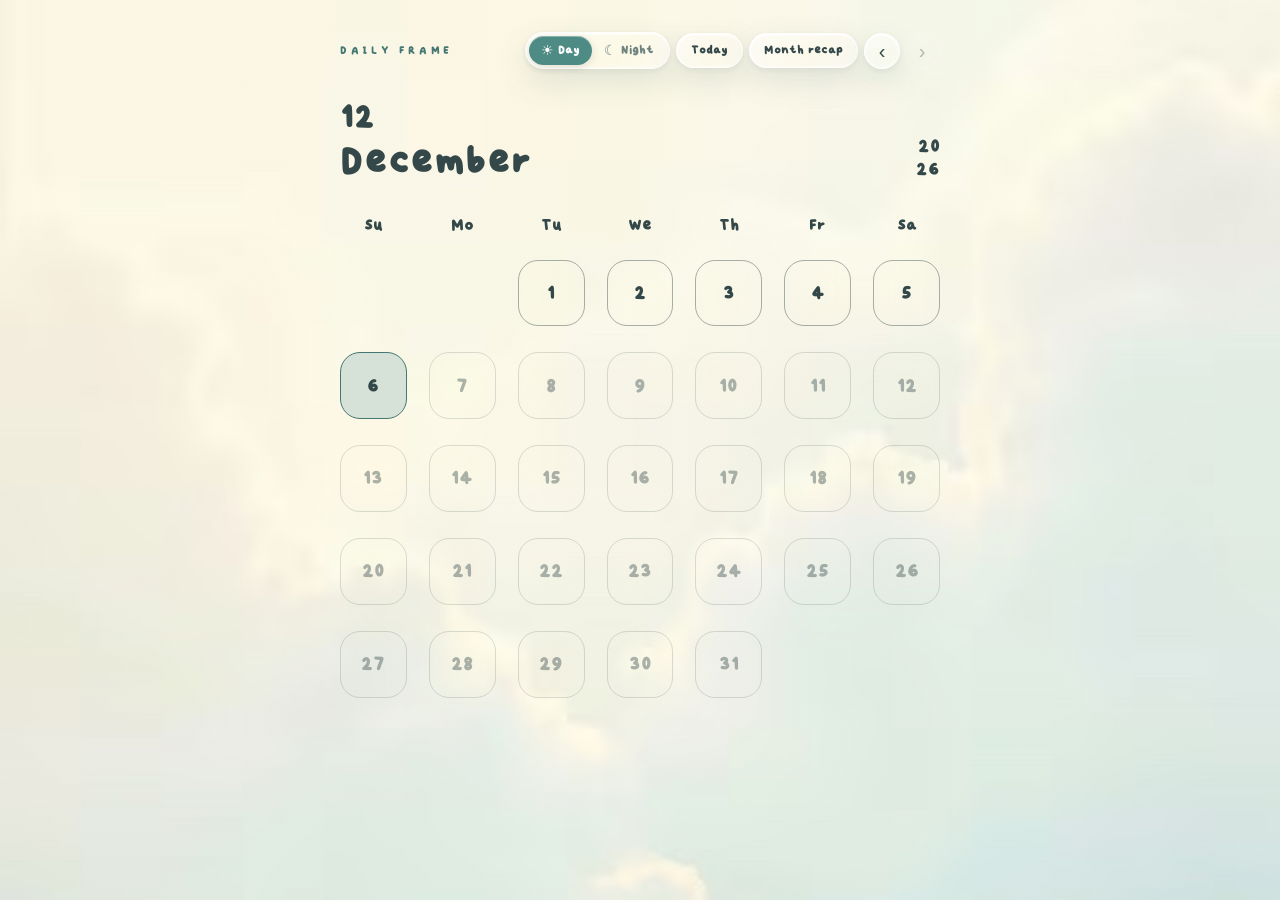
==== commit d9fafa70: "Glass panels, Chubby font, cleaner mood faces, new top bar, cache fix - Liquid-glass look on text bo" ====
--- a/app/index.html
+++ b/app/index.html
@@ -4,7 +4,7 @@
 <meta charset="UTF-8" />
 <meta name="viewport" content="width=device-width, initial-scale=1.0" />
 <title>Daily Frame</title>
-<link rel="stylesheet" href="style.css" />
+<link rel="stylesheet" href="style.css?v=20261124e" />
 <script src="/config.js"></script>
 <script src="analytics.js"></script>
 <script>
@@ -29,9 +29,12 @@
           <button data-mode="light" aria-pressed="false">&#9728;&#xFE0E; Day</button>
           <button data-mode="dark" aria-pressed="false">&#9790; Night</button>
         </div>
-        <button id="prev-month" class="icon-btn" aria-label="Previous month">&#8249;</button>
         <button id="today-btn" class="text-btn">Today</button>
-        <button id="next-month" class="icon-btn" aria-label="Next month">&#8250;</button>
+        <button id="recap-btn" class="text-btn recap-btn">Month recap</button>
+        <span class="arrows">
+          <button id="prev-month" class="icon-btn" aria-label="Previous month">&#8249;</button>
+          <button id="next-month" class="icon-btn" aria-label="Next month">&#8250;</button>
+        </span>
       </div>
     </header>
 
@@ -42,7 +45,6 @@
 
     <div class="summary-row">
       <p id="month-summary" class="summary"></p>
-      <button id="recap-btn" class="text-btn small recap-btn">&#10024; Month recap</button>
     </div>
 
     <div class="weekdays">
@@ -50,7 +52,6 @@
     </div>
     <div id="grid" class="grid"></div>
 
-    <p class="footnote">Just for you. No likes, no followers. Everything stays on this device.</p>
   </section>
 
   <!-- DAY VIEW -->
@@ -155,6 +156,6 @@
   </section>
 
 </main>
-<script src="app.js"></script>
+<script src="app.js?v=20261124e"></script>
 </body>
 </html>
--- a/app/style.css
+++ b/app/style.css
@@ -453,12 +453,14 @@
 .mood-face { display: block; width: 100%; height: 100%; object-fit: contain; }
 .mood-options button {
   width: 48px; height: 48px; padding: 3px; background: transparent; border: none;
-  -webkit-backdrop-filter: none; backdrop-filter: none; filter: saturate(.7); opacity: .8;
+  -webkit-backdrop-filter: none; backdrop-filter: none; filter: none; opacity: 1;
+  transition: transform .15s, filter .2s, opacity .2s;
 }
 .mood-options button img { width: 100%; height: 100%; display: block; transform: scale(1.3); }
 .mood-options button:hover { filter: none; opacity: 1; }
-.mood-options:has(.active) button:not(.active) { opacity: .45; }
-.mood-options button.active { filter: none; opacity: 1; background: var(--accent-soft); border: none; box-shadow: 0 0 0 2px var(--accent); }
+.mood-options:has(.active) button:not(.active) { filter: grayscale(1); opacity: .4; }
+.mood-options button.active { filter: none; opacity: 1; background: transparent; border: none; box-shadow: none; transform: scale(1.12); }
+.mood-options:has(.active) button:not(.active):hover { filter: grayscale(.3); opacity: .8; }
 img.mood-badge { position: absolute; width: 36px; height: 36px; top: -15px; right: -15px; bottom: auto; left: auto; filter: drop-shadow(0 1px 2px rgba(0,0,0,.2)); }
 .bar-emoji { width: 30px; height: 30px; }
 .bar-emoji img, .strip-day img, .mood-face.inline { transform: scale(1.3); }
@@ -469,3 +471,107 @@
   .mood-options button { width: 42px; height: 42px; }
   img.mood-badge { width: 26px; height: 26px; top: -11px; right: -11px; }
 }
+
+/* =====================================================================
+   Liquid glass: frosted panels with a bright rim and soft inner glow
+   ===================================================================== */
+:root {
+  --glass-bg: linear-gradient(140deg, rgba(255, 255, 255, .55), rgba(255, 255, 255, .18) 60%, rgba(255, 255, 255, .3));
+  --glass-fill: rgba(255, 255, 255, .3);
+  --glass-rim: rgba(255, 255, 255, .75);
+  --glass-hi: rgba(255, 255, 255, .95);
+  --glass-glow: rgba(255, 255, 255, .35);
+  --glass-drop: 0 12px 32px rgba(60, 95, 92, .14), 0 2px 6px rgba(60, 95, 92, .08);
+  --glass-filter: blur(22px) saturate(1.6);
+}
+:root[data-mode="dark"] {
+  --glass-bg: linear-gradient(140deg, rgba(255, 255, 255, .16), rgba(255, 255, 255, .04) 60%, rgba(255, 255, 255, .09));
+  --glass-fill: rgba(255, 255, 255, .07);
+  --glass-rim: rgba(255, 255, 255, .22);
+  --glass-hi: rgba(255, 255, 255, .4);
+  --glass-glow: rgba(255, 255, 255, .06);
+  --glass-drop: 0 12px 32px rgba(0, 0, 0, .3), 0 2px 6px rgba(0, 0, 0, .2);
+}
+.photo-wrap, .recap-card, .recap-empty, .notebook, .weather,
+.text-btn:not(.primary), .icon-btn, .day-night, .recap-btn {
+  -webkit-backdrop-filter: var(--glass-filter); backdrop-filter: var(--glass-filter);
+  border: 1px solid var(--glass-rim);
+  box-shadow:
+    inset 0 1.5px 0 var(--glass-hi),          /* bright top edge */
+    inset 1.5px 0 0 var(--glass-glow),        /* soft left edge */
+    inset 0 -1px 0 var(--glass-glow),         /* faint bottom edge */
+    inset 0 0 28px var(--glass-glow),         /* glow from inside */
+    var(--glass-drop);
+}
+.photo-wrap, .recap-card, .recap-empty, .weather,
+.text-btn:not(.primary), .icon-btn, .day-night, .recap-btn { background: var(--glass-bg); }
+.photo-wrap, .recap-card, .recap-empty { border-radius: 28px; }
+.recap-empty { border-style: solid; }
+.text-btn:not(.primary):hover, .icon-btn:not(:disabled):hover { background: var(--glass-bg), var(--glass-fill); }
+.icon-btn:disabled { box-shadow: none; }
+.recap-btn { color: var(--ink); }
+
+/* reflection box keeps its ruled lines, on glass */
+.notebook { background-color: var(--glass-fill); border-radius: 24px; }
+textarea.notebook:focus { outline: none; border-color: var(--glass-hi); box-shadow: inset 0 1.5px 0 var(--glass-hi), inset 0 0 28px var(--glass-glow), 0 0 0 3px var(--accent-soft), var(--glass-drop); }
+
+/* the photo-free drop zone reads as a glass well */
+.photo-empty { border-radius: inherit; }
+/* Day/Night switch: the selected half is a solid pill inside the glass */
+.day-night button.active { box-shadow: 0 2px 8px rgba(0, 0, 0, .12), inset 0 1px 0 rgba(255, 255, 255, .35); }
+
+@supports not ((backdrop-filter: blur(1px)) or (-webkit-backdrop-filter: blur(1px))) {
+  :root { --glass-bg: rgba(253, 250, 240, .92); --glass-fill: rgba(253, 250, 240, .92); }
+  :root[data-mode="dark"] { --glass-bg: rgba(31, 42, 46, .94); --glass-fill: rgba(31, 42, 46, .94); }
+}
+.notebook::placeholder { color: var(--muted); opacity: 1; }
+:root[data-mode="dark"] .notebook { --rule: rgba(255, 255, 255, .1); }
+:root[data-mode="dark"] .photo-empty .plus { color: var(--accent-ink); }
+/* softer corners on the glass panels */
+.photo-wrap, .recap-card, .recap-empty, .collage { border-radius: 16px; }
+.notebook { border-radius: 14px; }
+
+/* ---------- calendar typeface: Chubby (Chu_bby, made with Calligraphr), served from /fonts ---------- */
+@font-face {
+  font-family: "Chubby";
+  font-style: normal;
+  font-weight: 400;
+  font-display: swap;
+  src: url("fonts/chubby-regular.otf") format("opentype");
+}
+.cal-head, .weekdays, .grid {
+  font-family: "Chubby", "Helvetica Neue", Helvetica, Arial, sans-serif;
+}
+.month-label, .m-year, .weekdays span, .cell .num,
+.cell.today:not(.has-photo) .num, .cell.has-photo .num { font-weight: 400; }
+
+/* ---------- calendar top bar: Day/Night · Today · Month recap · ‹ › ---------- */
+.nav { flex-wrap: wrap; justify-content: flex-end; }
+.arrows { display: inline-flex; gap: 4px; }
+.summary-row:has(.summary:empty) { display: none; }
+.recap-btn { font-weight: 500; }
+.cal-head { margin-bottom: 26px; }
+.summary-row { margin-top: -14px; }
+/* Chubby runs small for its size: nudge the numbers up */
+.cell .num { font-size: 23px; }
+.weekdays span { font-size: 19px; }
+@media (max-width: 480px) { .cell .num { font-size: 17px; } .weekdays span { font-size: 15px; } }
+
+/* =====================================================================
+   One typeface everywhere: Chubby
+   ===================================================================== */
+:root { --font: "Chubby", "Helvetica Neue", Helvetica, Arial, sans-serif; }
+body, button, input, textarea, select,
+h1, h2, h3, .notebook, .recap-summary, .quote-text, .chip,
+.cal-head, .weekdays, .grid, .month-label {
+  font-family: var(--font);
+  font-style: normal;          /* Chubby has no italic; avoid a fake slant */
+  font-synthesis: none;        /* and no fake bold */
+}
+.footnote, .quote-text { font-style: normal; }
+h1 { font-size: 40px; }
+h2 { font-size: 30px; }
+/* Chubby is compact: lift the smallest labels so they stay readable */
+.eyebrow, .section-label, .reflection-label, .panel-label, .recap-card h3 { font-size: 13px; }
+.photo-empty .hint, .summary, .save-status, .quote-date, .bar-count { font-size: 15px; }
+.photo-empty .formats { font-size: 13px; }
